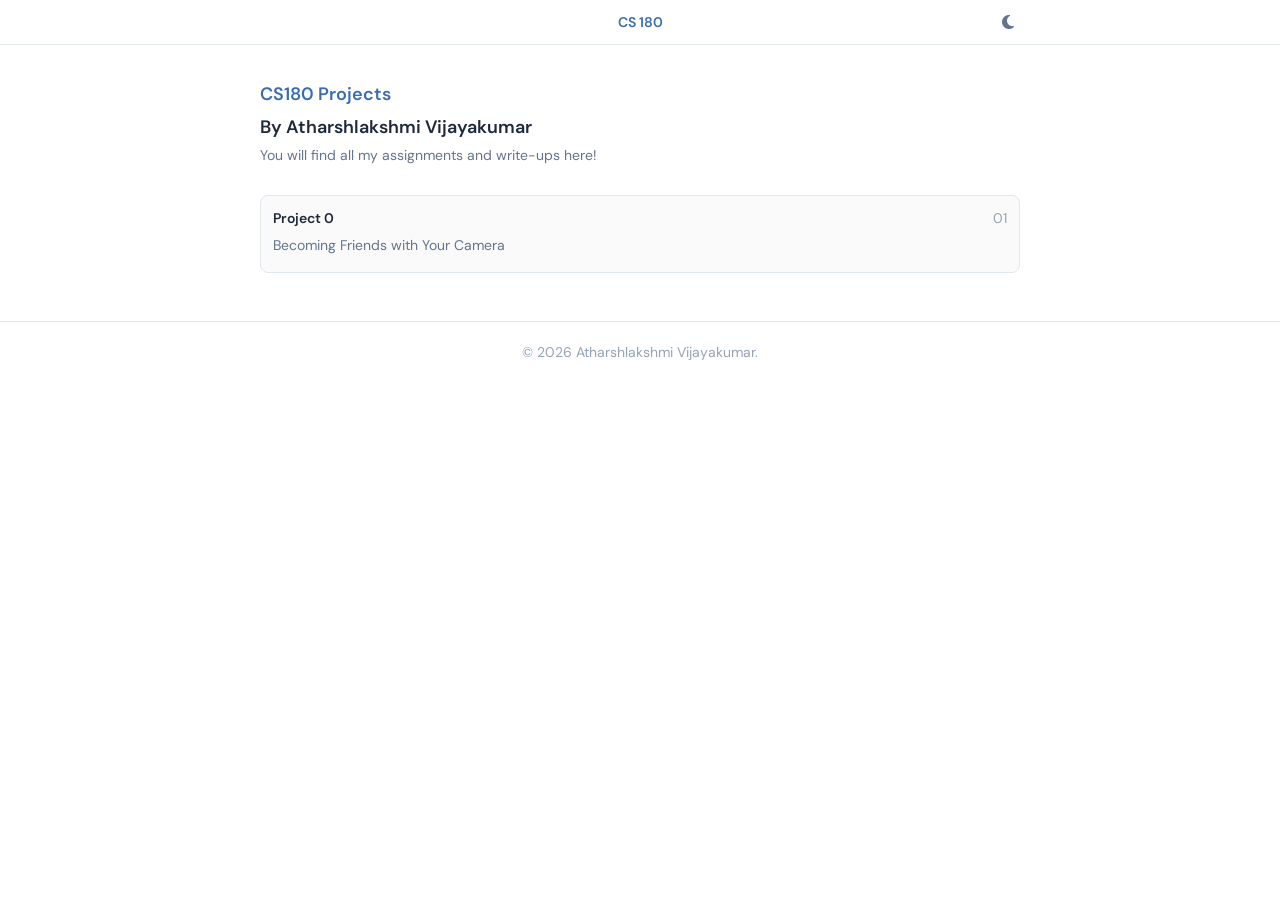
==== index.html @ bfa5648c "Project 0 (actual)" ====
<!doctype html>
<html lang="en">
<head>
<meta charset="utf-8">
<meta name="viewport" content="width=device-width,initial-scale=1">
<title>CS 180 Projects — Atharshlakshmi</title>
<meta name="description" content="CS 180: Intro to Computer Vision and Computational Photography — project index.">
<meta name="author" content="Atharshlakshmi Vijayakumar">
<link rel="icon" href="data:image/svg+xml,<svg xmlns=%22http://www.w3.org/2000/svg%22 viewBox=%220 0 100 100%22><text y=%22.9em%22 font-size=%2290%22>⭐️</text></svg>">
<link href="https://fonts.googleapis.com/css2?family=DM+Sans:ital,opsz,wght@0,9..40,100..1000;1,9..40,100..1000&display=swap" rel="stylesheet">
<link rel="stylesheet" href="https://cdnjs.cloudflare.com/ajax/libs/font-awesome/6.4.0/css/all.min.css">
<link rel="stylesheet" href="docs/styles.css">
</head>
<body>

<header style="position:sticky;top:0;width:100%;background:var(--header-bg);backdrop-filter:blur(6px);border-bottom:1px solid var(--border);z-index:50">
  <div style="max-width:800px;margin:0 auto;padding:0 20px;display:flex;justify-content:center;align-items:center;height:44px;position:relative">
    <nav style="display:flex;gap:20px;font-size:14px">
      <span class="nav-link active">CS 180</span>
    </nav>
    <button id="theme-toggle" class="theme-toggle" aria-label="Toggle dark mode" onclick="toggleTheme()"><i class="fas fa-moon"></i></button>
  </div>
</header>

<main style="max-width:800px;margin:0 auto;padding:36px 20px 48px">

  <div style="margin-bottom:28px">
    <p class="eyebrow" style="margin-bottom:6px">CS180 Projects</p>
    <h1 style="font-size:18px;font-weight:600;margin-bottom:4px">By Atharshlakshmi Vijayakumar</h1>
    <p class="entry-desc">You will find all my assignments and write-ups here!</p>
  </div>

  <a href="proj0/proj0.html" class="feat-card" style="text-decoration:none;color:inherit">
    <span class="stretched-link"></span>
    <div class="entry-head">
      <div class="entry-titles">
        <span class="entry-title top-link">Project 0</span>
      </div>
      <span class="entry-meta">01</span>
    </div>
    <p class="entry-sub" style="margin-bottom:4px">Becoming Friends with Your Camera</p>
  </a>

</main>

<footer style="border-top:1px solid var(--border);padding:20px;text-align:center;font-size:14px;color:var(--text-3)">
  © 2026 Atharshlakshmi Vijayakumar.
</footer>

<script>
// Theme toggle: default to system preference, remember explicit choice
(function(){
  const root = document.documentElement;
  const saved = localStorage.getItem('theme');
  if(saved){ root.setAttribute('data-theme', saved); }
  window.toggleTheme = function(){
    const systemDark = window.matchMedia('(prefers-color-scheme:dark)').matches;
    const current = root.getAttribute('data-theme') || (systemDark ? 'dark' : 'light');
    const next = current === 'dark' ? 'light' : 'dark';
    root.setAttribute('data-theme', next);
    localStorage.setItem('theme', next);
    updateIcon(next);
  };
  function updateIcon(theme){
    const isDark = theme === 'dark' || (theme == null && window.matchMedia('(prefers-color-scheme:dark)').matches);
    const icon = document.querySelector('#theme-toggle i');
    if(icon){ icon.className = isDark ? 'fas fa-sun' : 'fas fa-moon'; }
  }
  updateIcon(root.getAttribute('data-theme'));
})();
</script>
</body>
</html>
---- docs/styles.css ----
:root{
  --bg:#ffffff;
  --text:#1e293b;
  --text-2:#64748b;
  --text-3:#94a3b8;
  --accent:#3a6db0;
  --border:#e2e8f0;
  --pill-bg:#f1f5f9;
  --card-bg:#fafafa;
  --header-bg:rgba(255,255,255,.97);
  --shadow:rgba(58,109,176,.10);
  --badge-bg:#fef3c7;
  --badge-border:#fde68a;
  --badge-text:#92400e;
}
/* Dark theme — applies on system preference (unless the user forced light) and on explicit toggle */
@media(prefers-color-scheme:dark){:root:not([data-theme="light"]){
  --bg:#17181b;
  --text:#ededec;
  --text-2:#a3a3a6;
  --text-3:#6f7074;
  --accent:#7aa7d4;
  --border:#2c2d31;
  --pill-bg:#26272b;
  --card-bg:#202124;
  --header-bg:rgba(23,24,27,.85);
  --shadow:rgba(0,0,0,.45);
  --badge-bg:#3f2606;
  --badge-border:#78530f;
  --badge-text:#fcd34d;
}}
:root[data-theme="dark"]{
  --bg:#17181b;
  --text:#ededec;
  --text-2:#a3a3a6;
  --text-3:#6f7074;
  --accent:#7aa7d4;
  --border:#2c2d31;
  --pill-bg:#26272b;
  --card-bg:#202124;
  --header-bg:rgba(23,24,27,.85);
  --shadow:rgba(0,0,0,.45);
  --badge-bg:#3f2606;
  --badge-border:#78530f;
  --badge-text:#fcd34d;
}
*{box-sizing:border-box;margin:0;padding:0}
body{font-family:'DM Sans',sans-serif;font-size:14px;line-height:1.5;background:var(--bg);color:var(--text);transition:background-color .2s,color .2s}
.card{border:1px solid var(--border);border-radius:8px;padding:16px;transition:border-color .2s,box-shadow .2s;margin-bottom:10px}
.card:hover{border-color:var(--accent);box-shadow:0 2px 12px var(--shadow)}
.card:last-child{margin-bottom:0}
.pill{color:var(--accent);display:inline-block;margin:2px 2px 0 0;font-size:13px}
.pill-g{color:var(--text-3);font-size:13px}
.pill-g:not(:last-child)::after{content:" · ";color:var(--text-3)}
.badge{display:inline-flex;align-items:center;gap:4px;font-size:13px;font-weight:600;color:var(--text-2)}
/* Shared type scale for section entries */
.eyebrow{font-size:18px;font-weight:600;color:var(--accent)}
.entry-head{display:flex;justify-content:space-between;align-items:flex-start;gap:12px;margin-bottom:6px}
.entry-titles{display:flex;align-items:center;gap:8px;flex-wrap:wrap}
.entry-title{font-size:14px;font-weight:600;color:var(--text)}
.entry-sub{font-size:14px;color:var(--text-2)}
.entry-meta{font-size:14px;color:var(--text-3);white-space:nowrap}
.entry-desc{font-size:14px;color:var(--text-2);line-height:1.55}
a.gh-link{color:var(--text);text-decoration:none;transition:color .15s}
a.gh-link:hover{color:var(--accent)}
.gh-arrow{font-size:.85em;margin-left:3px;color:var(--accent);display:inline-block;font-weight:700;vertical-align:middle;transition:transform .15s}
a.gh-link:hover .gh-arrow{transform:translate(1px,-1px)}
a{text-decoration:none}
/* Link hover states (extracted from inline handlers) */
.nav-link{color:var(--text-2);transition:color .15s;white-space:nowrap}
.nav-link:hover{color:var(--accent)}
.nav-link.active{color:var(--accent);font-weight:600}
.social-link{color:var(--text-2);display:flex;align-items:center;gap:5px;transition:color .15s}
.social-link:hover{color:var(--accent)}
.icon-link{color:var(--text-3);display:inline-flex;align-items:center;gap:3px;transition:color .15s}
.icon-link:hover{color:var(--accent)}
.cert-link{color:var(--text);transition:color .15s}
.cert-link:hover{color:var(--accent)}
.feat-card{display:block;position:relative;border:1px solid var(--border);border-radius:8px;padding:12px;background:var(--card-bg);cursor:pointer;transition:border-color .2s}
.feat-card:hover{border-color:var(--accent)}
.feat-card .stretched-link::after{content:"";position:absolute;inset:0;z-index:1}
.feat-card .top-link{position:relative;z-index:2}
.theme-toggle{position:absolute;right:20px;background:none;border:none;cursor:pointer;color:var(--text-2);font-size:16px;display:flex;align-items:center;padding:6px;transition:color .15s}
.theme-toggle:hover{color:var(--accent)}
@keyframes pulse{0%,100%{opacity:1}50%{opacity:.5}}
@media(max-width:640px){body{font-size:14px}header>div{padding:0 42px 0 12px}nav{gap:14px;font-size:13px;overflow-x:auto;-webkit-overflow-scrolling:touch;max-width:100%}.theme-toggle{right:8px}}

/* Assignment-page additions */
.shot-row{display:grid;grid-template-columns:repeat(auto-fit,minmax(230px,1fr));gap:12px;margin-bottom:12px}
.shot{background:none}
.shot img{display:block;width:80%;height:auto;border-radius:6px}
.shot-caption{padding:8px 0 0;font-size:13px;color:var(--text-2)}
.shot-caption strong{color:var(--text);font-weight:600}
.placeholder-img{display:flex;align-items:center;justify-content:center;text-align:center;min-height:180px;color:var(--text-3);font-size:13px;border:1.5px dashed var(--border);background:var(--pill-bg);padding:16px}
.gif-frame{background:none;max-width:400px;margin:0 auto 12px}
.gif-frame img{display:block;width:100%;height:auto;border-radius:6px}
.reflection{border-left:2px solid var(--border);padding-left:12px;margin-top:12px}
.reflection-label{font-size:12px;font-weight:600;color:var(--text-3);margin-bottom:4px}
.reflection p{font-size:14px;color:var(--text-2);font-style:italic}
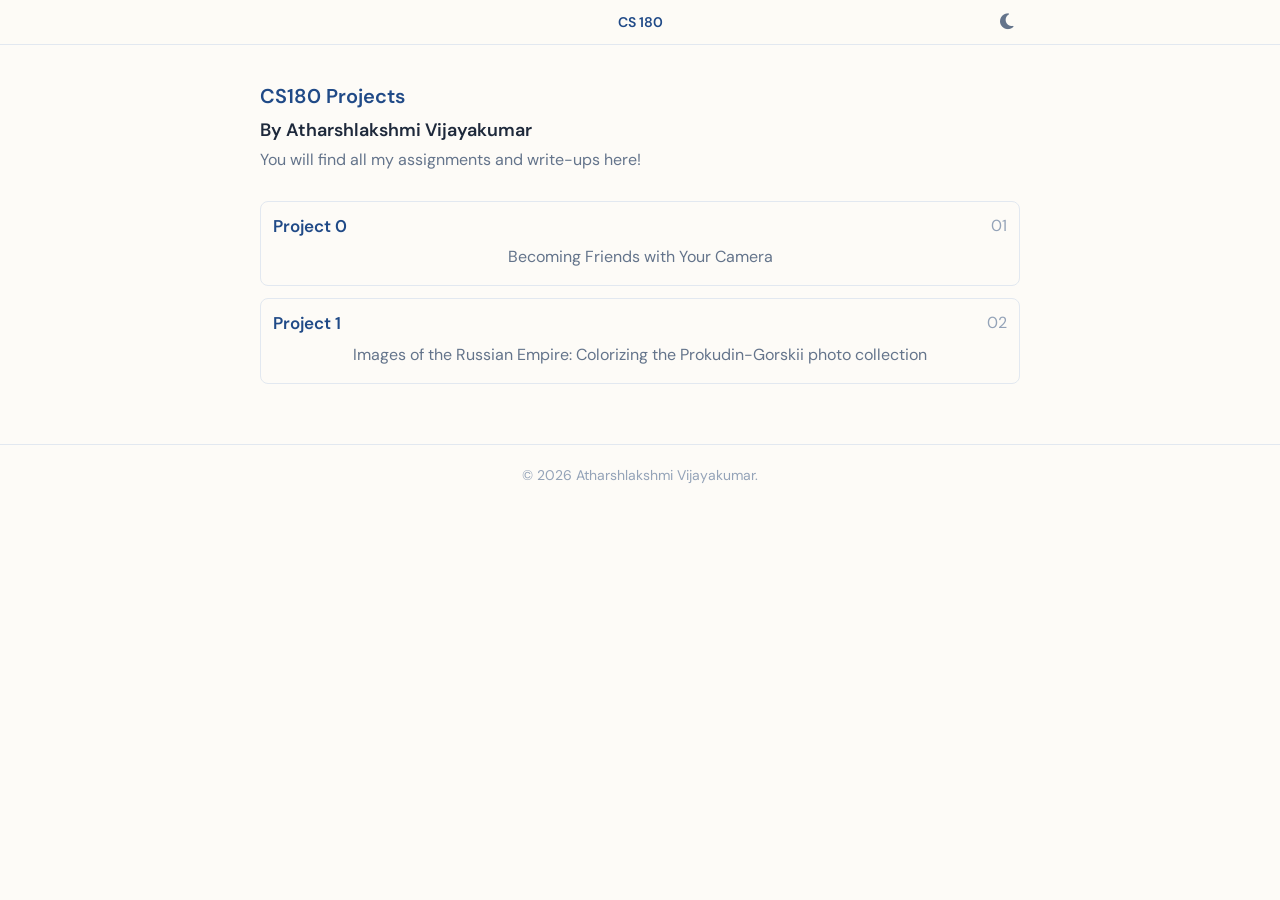
==== commit f6987afb: "proj1 first commit" ====
--- a/index.html
+++ b/index.html
@@ -30,6 +30,7 @@
     <p class="entry-desc">You will find all my assignments and write-ups here!</p>
   </div>
 
+  <div>
   <a href="proj0/proj0.html" class="feat-card" style="text-decoration:none;color:inherit">
     <span class="stretched-link"></span>
     <div class="entry-head">
@@ -40,6 +41,20 @@
     </div>
     <p class="entry-sub" style="margin-bottom:4px">Becoming Friends with Your Camera</p>
   </a>
+  </div>
+  
+  <div>
+  <a href="proj1/proj1.html" class="feat-card" style="text-decoration:none;color:inherit">
+    <span class="stretched-link"></span>
+    <div class="entry-head">
+      <div class="entry-titles">
+        <span class="entry-title top-link">Project 1</span>
+      </div>
+      <span class="entry-meta">02</span>
+    </div>
+    <p class="entry-sub" style="margin-bottom:4px"> Images of the Russian Empire: Colorizing the Prokudin-Gorskii photo collection</p>
+  </a>
+  </div>
 
 </main>
 
--- a/docs/styles.css
+++ b/docs/styles.css
@@ -1,14 +1,14 @@
 :root{
-  --bg:#ffffff;
+  --bg:#FDFBF7;
   --text:#1e293b;
   --text-2:#64748b;
   --text-3:#94a3b8;
-  --accent:#3a6db0;
+  --accent:#204a87;
   --border:#e2e8f0;
   --pill-bg:#f1f5f9;
-  --card-bg:#fafafa;
-  --header-bg:rgba(255,255,255,.97);
-  --shadow:rgba(58,109,176,.10);
+  --card-bg:#f6f1e5;
+  --header-bg:rgba(253,251,246,.97);
+  --shadow:rgba(32,74,135,.10);
   --badge-bg:#fef3c7;
   --badge-border:#fde68a;
   --badge-text:#92400e;
@@ -45,22 +45,21 @@
   --badge-text:#fcd34d;
 }
 *{box-sizing:border-box;margin:0;padding:0}
-body{font-family:'DM Sans',sans-serif;font-size:14px;line-height:1.5;background:var(--bg);color:var(--text);transition:background-color .2s,color .2s}
-.card{border:1px solid var(--border);border-radius:8px;padding:16px;transition:border-color .2s,box-shadow .2s;margin-bottom:10px}
-.card:hover{border-color:var(--accent);box-shadow:0 2px 12px var(--shadow)}
-.card:last-child{margin-bottom:0}
-.pill{color:var(--accent);display:inline-block;margin:2px 2px 0 0;font-size:13px}
-.pill-g{color:var(--text-3);font-size:13px}
+body{font-family:'DM Sans',sans-serif;font-size:16px;line-height:1.5;background:var(--bg);color:var(--text);transition:background-color .2s,color .2s}
+.card{padding:0 0 32px;margin-bottom:32px;border-bottom:1px solid var(--border)}
+.card:last-child{margin-bottom:0;padding-bottom:0;border-bottom:none}
+.pill{color:var(--accent);display:inline-block;margin:2px 2px 0 0;font-size:15px}
+.pill-g{color:var(--text-3);font-size:15px}
 .pill-g:not(:last-child)::after{content:" · ";color:var(--text-3)}
-.badge{display:inline-flex;align-items:center;gap:4px;font-size:13px;font-weight:600;color:var(--text-2)}
+.badge{display:inline-flex;align-items:center;gap:4px;font-size:15px;font-weight:600;color:var(--text-2)}
 /* Shared type scale for section entries */
-.eyebrow{font-size:18px;font-weight:600;color:var(--accent)}
+.eyebrow{font-size:20px;font-weight:600;color:var(--accent)}
 .entry-head{display:flex;justify-content:space-between;align-items:flex-start;gap:12px;margin-bottom:6px}
 .entry-titles{display:flex;align-items:center;gap:8px;flex-wrap:wrap}
-.entry-title{font-size:14px;font-weight:600;color:var(--text)}
-.entry-sub{font-size:14px;color:var(--text-2)}
-.entry-meta{font-size:14px;color:var(--text-3);white-space:nowrap}
-.entry-desc{font-size:14px;color:var(--text-2);line-height:1.55}
+.entry-title{font-size:17px;font-weight:600;color:var(--accent);scroll-margin-top:70px}
+.entry-sub{font-size:16px;color:var(--text-2);text-align:center}
+.entry-meta{font-size:16px;color:var(--text-3);white-space:nowrap}
+.entry-desc{font-size:16px;color:var(--text-2);line-height:1.55}
 a.gh-link{color:var(--text);text-decoration:none;transition:color .15s}
 a.gh-link:hover{color:var(--accent)}
 .gh-arrow{font-size:.85em;margin-left:3px;color:var(--accent);display:inline-block;font-weight:700;vertical-align:middle;transition:transform .15s}
@@ -76,24 +75,109 @@
 .icon-link:hover{color:var(--accent)}
 .cert-link{color:var(--text);transition:color .15s}
 .cert-link:hover{color:var(--accent)}
-.feat-card{display:block;position:relative;border:1px solid var(--border);border-radius:8px;padding:12px;background:var(--card-bg);cursor:pointer;transition:border-color .2s}
+.feat-card{display:block;position:relative;border:1px solid var(--border);border-radius:8px;padding:12px;background:var(--bg);cursor:pointer;transition:border-color .2s;margin-bottom:12px}
 .feat-card:hover{border-color:var(--accent)}
 .feat-card .stretched-link::after{content:"";position:absolute;inset:0;z-index:1}
 .feat-card .top-link{position:relative;z-index:2}
-.theme-toggle{position:absolute;right:20px;background:none;border:none;cursor:pointer;color:var(--text-2);font-size:16px;display:flex;align-items:center;padding:6px;transition:color .15s}
+.theme-toggle{position:absolute;right:20px;background:none;border:none;cursor:pointer;color:var(--text-2);font-size:18px;display:flex;align-items:center;padding:6px;transition:color .15s}
 .theme-toggle:hover{color:var(--accent)}
 @keyframes pulse{0%,100%{opacity:1}50%{opacity:.5}}
-@media(max-width:640px){body{font-size:14px}header>div{padding:0 42px 0 12px}nav{gap:14px;font-size:13px;overflow-x:auto;-webkit-overflow-scrolling:touch;max-width:100%}.theme-toggle{right:8px}}
+@media(max-width:640px){body{font-size:16px}header>div{padding:0 42px 0 12px}nav{gap:14px;font-size:15px;overflow-x:auto;-webkit-overflow-scrolling:touch;max-width:100%}.theme-toggle{right:8px}}
 
 /* Assignment-page additions */
-.shot-row{display:grid;grid-template-columns:repeat(auto-fit,minmax(230px,1fr));gap:12px;margin-bottom:12px}
-.shot{background:none}
-.shot img{display:block;width:80%;height:auto;border-radius:6px}
-.shot-caption{padding:8px 0 0;font-size:13px;color:var(--text-2)}
+.shot-row{display:flex;flex-wrap:wrap;justify-content:center;gap:16px;margin-bottom:12px; margin-top:12px}
+.shot{background:none;flex:0 1 320px;max-width:320px}
+.shot-row--frames{gap:8px}
+.shot-row--frames .shot{flex:0 1 110px;max-width:110px}
+.shot-row--frames .shot-caption{padding-top:4px;font-size:14px}
+.shot img{display:block;width:100%;height:auto;border-radius:6px}
+.shot-caption{padding:8px 0 0;font-size:15px;color:var(--text-2);text-align:center}
 .shot-caption strong{color:var(--text);font-weight:600}
-.placeholder-img{display:flex;align-items:center;justify-content:center;text-align:center;min-height:180px;color:var(--text-3);font-size:13px;border:1.5px dashed var(--border);background:var(--pill-bg);padding:16px}
+.placeholder-img{display:flex;align-items:center;justify-content:center;text-align:center;min-height:180px;color:var(--text-3);font-size:15px;border:1.5px dashed var(--border);background:var(--pill-bg);padding:16px}
+/* Original (unsplit B/G/R triptych) scans are ~3x taller than they are wide.
+   Sizing them like a normal .shot (full-width) makes them dwarf the aligned
+   result next to them, so cap by height instead and let width follow. */
+.shot-original{flex:0 1 160px;max-width:160px;display:flex;flex-direction:column;align-items:center}
+.shot-original img{width:auto;height:280px;max-width:100%;object-fit:contain;border-radius:6px}
+
 .gif-frame{background:none;max-width:400px;margin:0 auto 12px}
 .gif-frame img{display:block;width:100%;height:auto;border-radius:6px}
-.reflection{border-left:2px solid var(--border);padding-left:12px;margin-top:12px}
-.reflection-label{font-size:12px;font-weight:600;color:var(--text-3);margin-bottom:4px}
-.reflection p{font-size:14px;color:var(--text-2);font-style:italic}+.reflection{margin-top:12px; }
+.reflection-label{font-size:14px;font-weight:600;color:var(--text-3);margin-bottom:4px;text-align:center}
+.reflection p{font-size:16px;color:var(--text);text-align:left}
+.entry-head-center{justify-content:center;text-align:center}
+
+/* Centered section & card headers */
+.section-header{text-align:center;margin-bottom:20px}
+.section-header .eyebrow{margin-bottom:4px}
+.section-header .section-sub{font-size:15px;color:var(--text-3);max-width:520px;margin:0 auto}
+.card-header{text-align:center;margin-bottom:14px}
+.card-header .entry-title{margin-bottom:0}
+.card-header .badge-row{display:flex;justify-content:center;align-items:center;gap:6px;margin-top:6px}
+.card-header .badge-row .badge{background:var(--badge-bg);border:1px solid var(--badge-border);color:var(--badge-text);padding:2px 8px;border-radius:999px;font-size:14px}
+
+/* Progress / exploration gallery (parameter sweeps, iteration snapshots) */
+.progress-block{margin:14px 0 20px;padding:14px;border:1px dashed var(--border);border-radius:8px;background:var(--pill-bg)}
+.progress-label{font-size:14px;font-weight:600;color:var(--text-3);text-transform:uppercase;letter-spacing:.03em;text-align:center;margin-bottom:8px}
+.progress-note{font-size:15px;color:var(--text-2);text-align:center;margin-bottom:12px}
+.sweep-grid{display:flex;flex-wrap:wrap;justify-content:center;gap:8px}
+.sweep-item{flex:0 1 120px;max-width:120px}
+.sweep-item .placeholder-img{min-height:100px;padding:8px;font-size:13px}
+.sweep-item .shot-caption{font-size:13px;padding-top:4px}
+
+/* =========================================================
+   NEW: Sticky sidebar TOC + main content layout
+   ========================================================= */
+.page-layout{max-width:1160px;margin:0 auto;padding:28px 20px 48px;position:relative}
+.page-main{max-width:836px;margin:0 auto}
+.page-toc{width:160px;position:fixed;left:24px;top:64px;display:none;max-height:calc(100vh - 90px);overflow-y:auto}
+@media(min-width:1300px){.page-toc{display:block}}
+.page-toc ul{list-style:none;padding-left:0}
+.page-toc li{margin-bottom:7px}
+.page-toc a{font-size:14.5px;color:var(--text-3);transition:color .15s;display:block}
+.page-toc a:hover,.page-toc a.active{color:var(--accent)}
+.page-toc .toc-section{font-size:14px;font-weight:700;color:var(--text-2);margin:16px 0 4px;text-transform:uppercase;letter-spacing:.03em}
+.page-toc .toc-section:first-child{margin-top:0}
+
+/* =========================================================
+   NEW: Callout boxes
+   ========================================================= */
+.callout{border-radius:8px;padding:14px 16px;margin:14px 0;font-size:16px;line-height:1.55;border:1px solid var(--border);background:var(--pill-bg)}
+.callout p{text-align:left}
+.callout-title{font-weight:700;font-size:14.5px;margin-bottom:5px;display:flex;align-items:center;gap:6px;text-transform:uppercase;letter-spacing:.02em;color:var(--accent)}
+.callout-warning{border-color:var(--badge-border);background:var(--badge-bg)}
+.callout-warning .callout-title{color:var(--badge-text)}
+.callout-fail{border-color:rgba(220,38,38,.35);background:rgba(220,38,38,.06)}
+.callout-fail .callout-title{color:#dc2626}
+.callout-fix{border-color:rgba(22,163,74,.35);background:rgba(22,163,74,.06)}
+.callout-fix .callout-title{color:#16a34a}
+
+/* =========================================================
+   NEW: Stat chips
+   ========================================================= */
+.stat-row{display:flex;flex-wrap:wrap;gap:6px;justify-content:center;margin-top:8px}
+.stat-chip{font-family:'SFMono-Regular',Consolas,monospace;font-size:14px;background:var(--pill-bg);border:1px solid var(--border);border-radius:6px;padding:4px 9px;color:var(--text)}
+.stat-chip b{color:var(--accent)}
+.stat-chip.chip-fail{border-color:#dc2626;color:#dc2626}
+.stat-chip.chip-fix{border-color:#16a34a;color:#16a34a}
+.stat-chip.chip-time{color:var(--text-3);border-style:dashed}
+
+/* =========================================================
+   NEW: Code & formula blocks
+   ========================================================= */
+code{font-family:'SFMono-Regular',Consolas,monospace;background:var(--pill-bg);border:1px solid var(--border);border-radius:4px;padding:1px 5px;font-size:.9em}
+pre{background:var(--pill-bg);border:1px solid var(--border);border-radius:8px;padding:12px 14px;overflow-x:auto;font-size:15px;margin:12px 0;line-height:1.5}
+pre code{background:none;border:none;padding:0}
+.formula-box{border:1px solid var(--border);background:var(--pill-bg);border-radius:8px;padding:16px 20px;margin:14px 0;text-align:center;overflow-x:auto}
+.formula-caption{font-size:14px;color:var(--text-3);margin-top:6px}
+
+/* =========================================================
+   NEW: Two-column card (text beside supporting media)
+   ========================================================= */
+.card-split{display:flex;gap:20px;align-items:center;flex-wrap:wrap}
+.card-split .col-text{flex:1 1 320px;min-width:260px}
+.card-split .col-media{flex:0 1 260px;min-width:200px}
+
+/* Ordered/unordered lists inside reflections */
+.reflection ol,.reflection ul{margin:8px 0 0 20px;font-size:16px}
+.reflection li{margin-bottom:5px}
